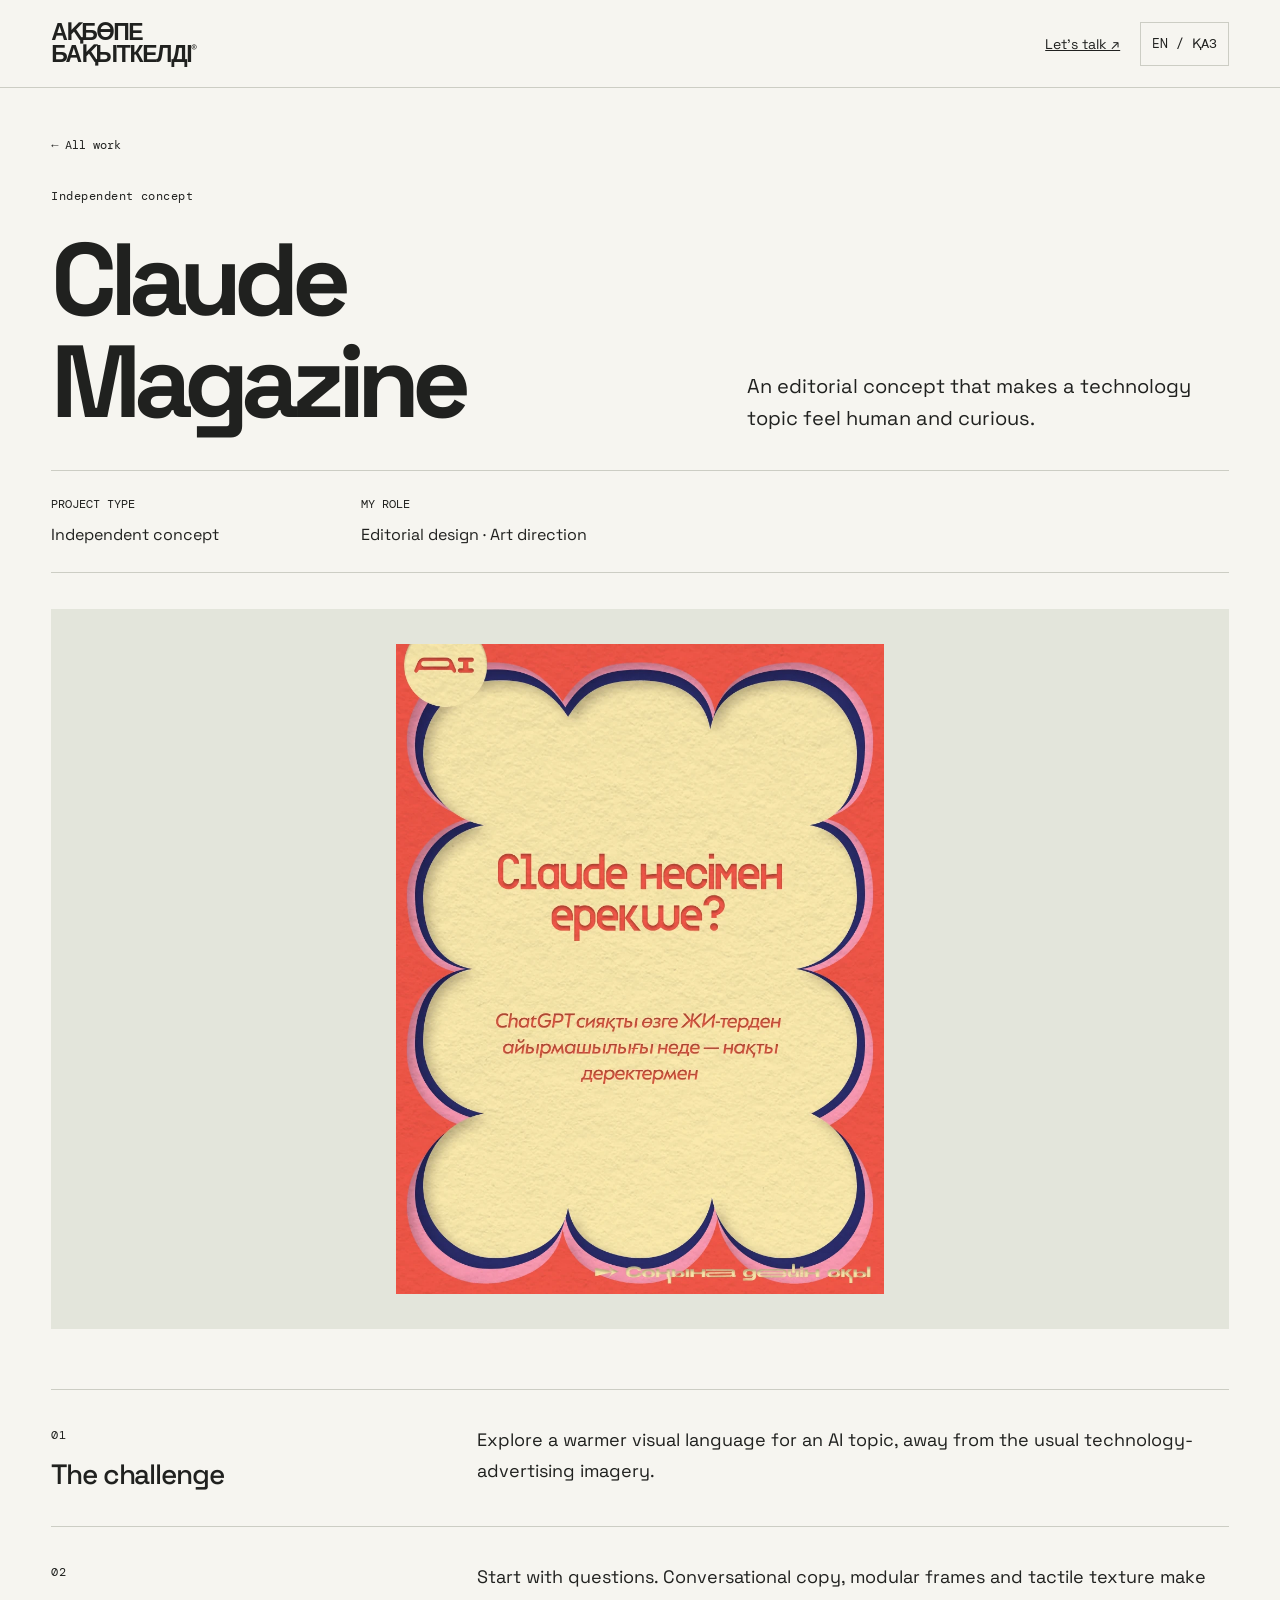
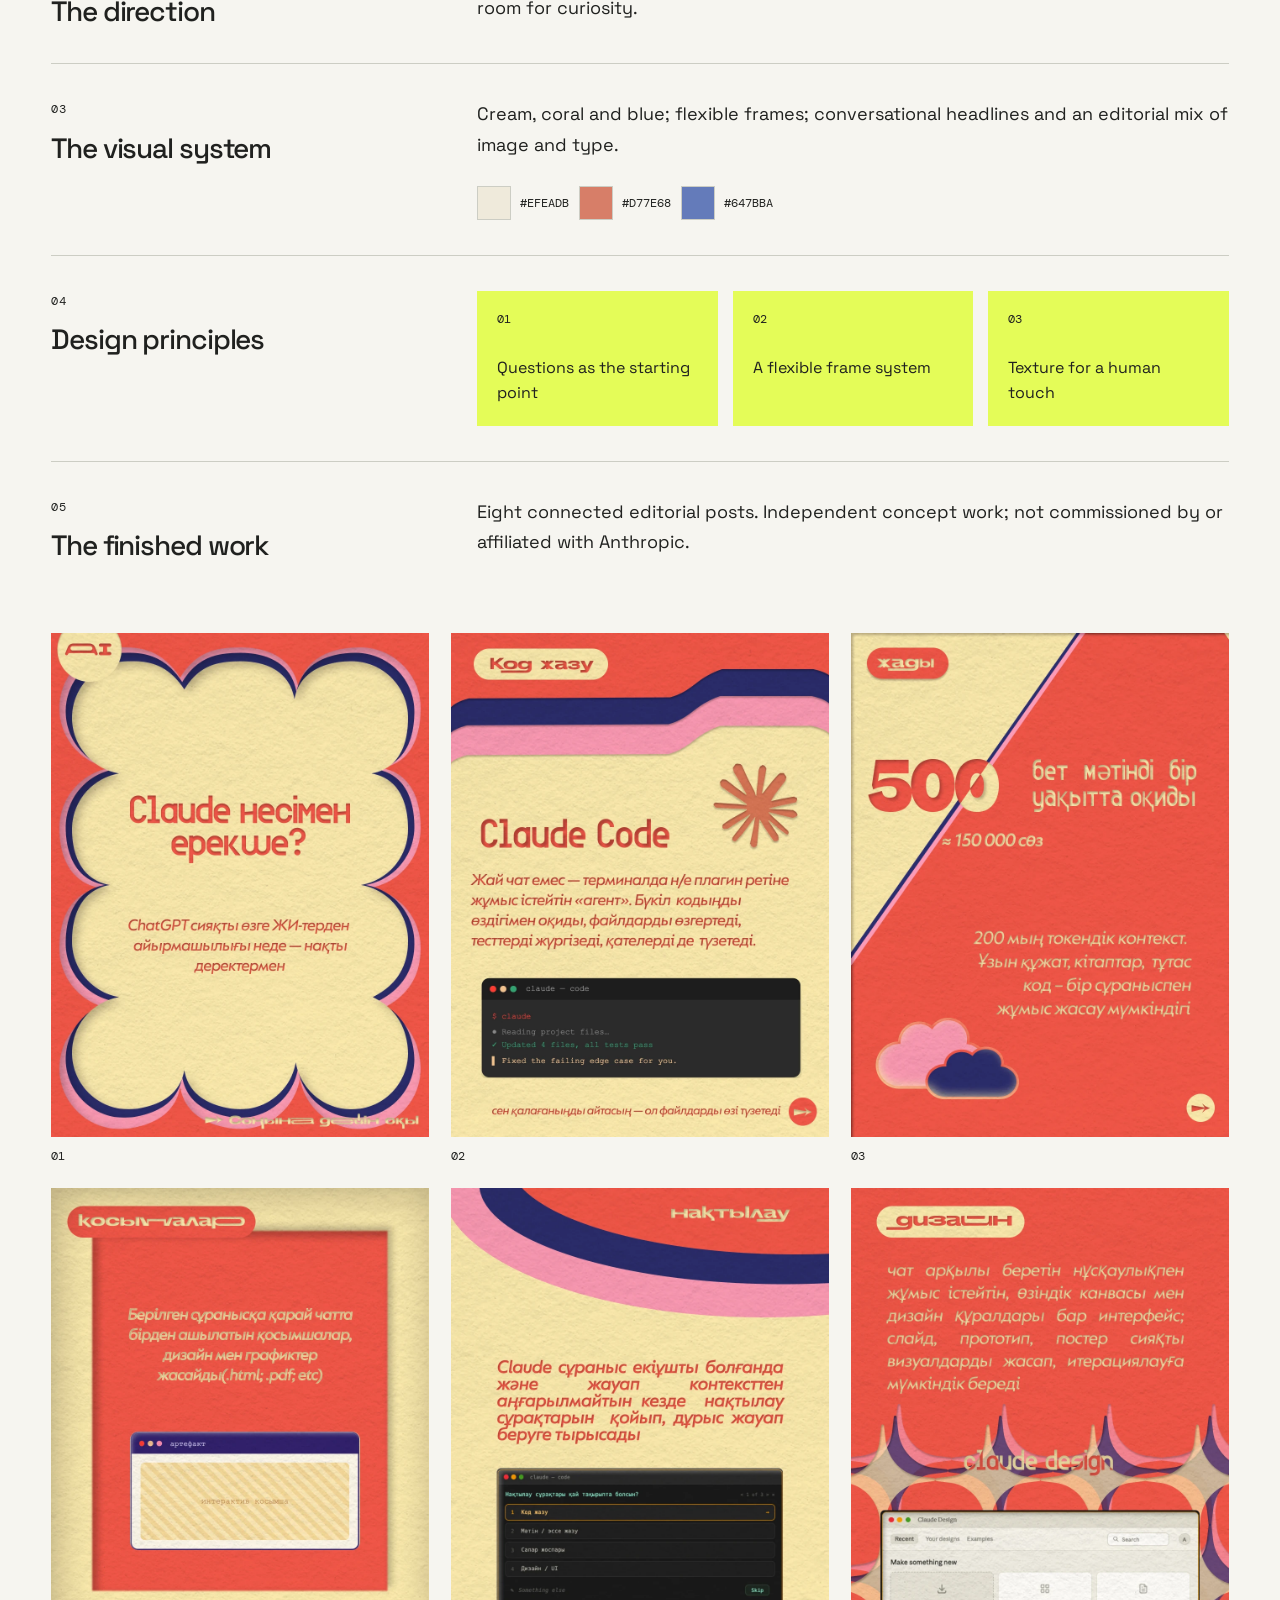
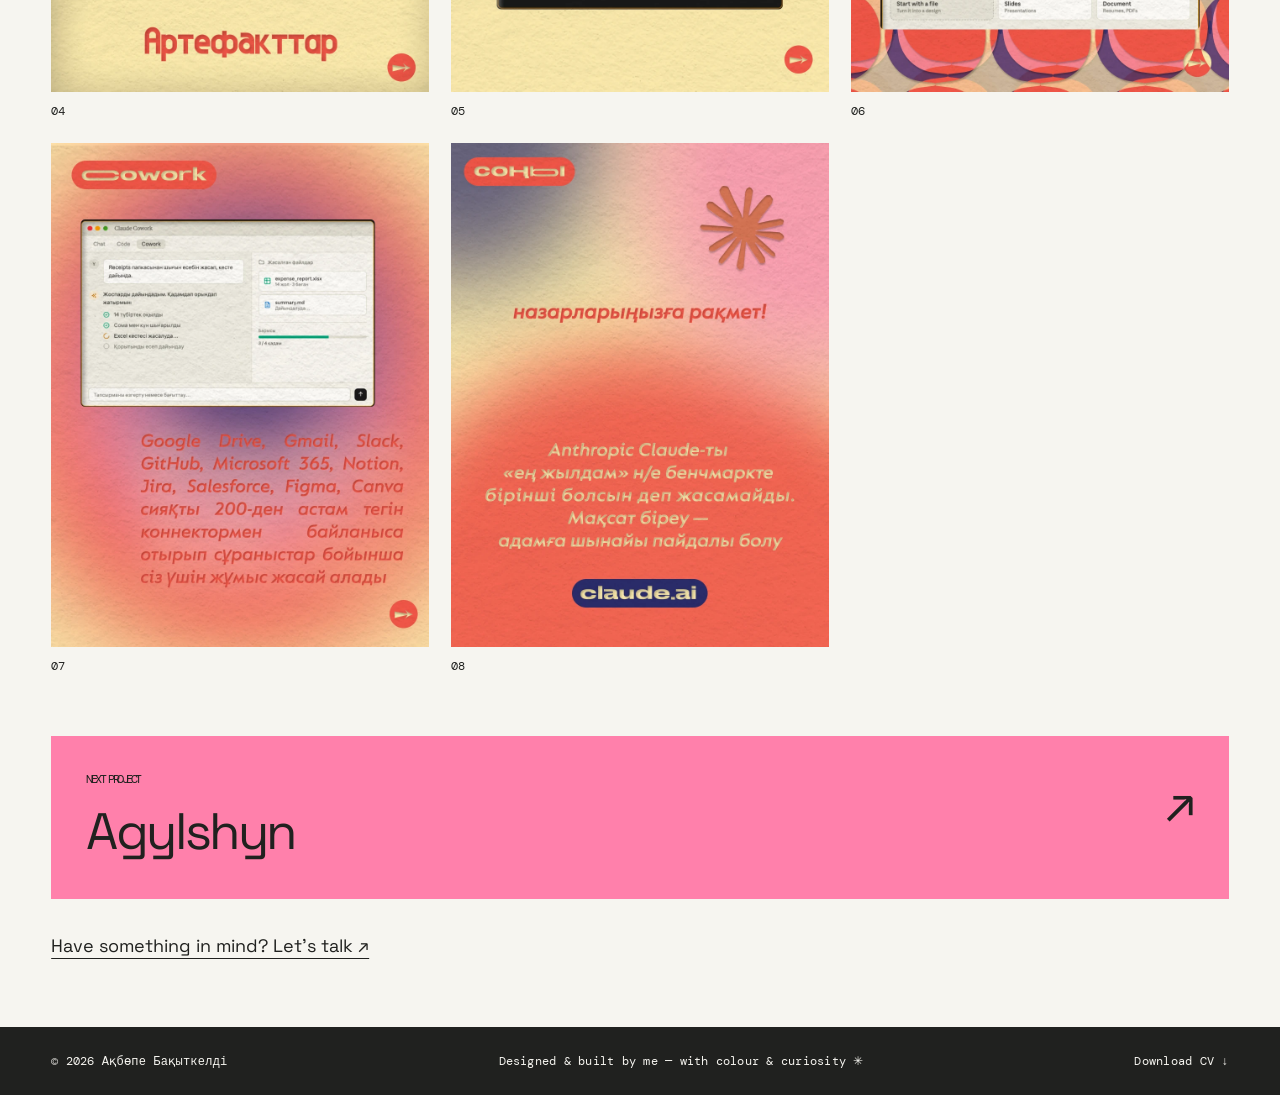
==== projects/claude/index.html @ 8f0b24a7 "Upgrade portfolio with case studies and digital work" ====
<!doctype html><html lang="en"><head><base href="../../">
    <meta charset="UTF-8" />
    <meta name="viewport" content="width=device-width, initial-scale=1.0" />
    <meta name="description" content="An editorial concept that makes a technology topic feel human and curious." />
    <title>Claude Magazine — Akbope Bakytkeldy</title>
    <link rel="icon" href="public/favicon.svg" type="image/svg+xml" />
    <link rel="preconnect" href="https://fonts.googleapis.com" />
    <link rel="preconnect" href="https://fonts.gstatic.com" crossorigin />
    <link href="https://fonts.googleapis.com/css2?family=DM+Mono:wght@400;500&family=Space+Grotesk:wght@400;500;600;700&display=swap" rel="stylesheet" />
    <link rel="stylesheet" href="style.css" />
    <link rel="stylesheet" href="features.css" />
    <link rel="stylesheet" href="creative.css" />
    <link rel="stylesheet" href="portfolio.css" />
  </head><body class="case-page" data-project="claude"><a class="skip-link" href="projects/claude/#case-main">Skip to case study</a><header class="topbar"><a class="logo" href="index.html">Ақбөпе<br>Бақыткелді<span>®</span></a><nav class="case-nav" aria-label="Project navigation"><a href="index.html#contact">Let’s talk ↗</a><button class="language-toggle" aria-label="Қазақ тіліне ауысу" type="button">EN / ҚАЗ</button></nav></header><main id="case-main"><a class="case-breadcrumb" href="index.html#work">← All work</a><section class="case-hero"><p class="eyebrow">Independent concept</p><h1>Claude Magazine</h1><p class="lead">An editorial concept that makes a technology topic feel human and curious.</p></section><dl class="case-fact-grid"><div><dt>Project type</dt><dd>Independent concept</dd></div><div><dt>My role</dt><dd>Editorial design · Art direction</dd></div></dl><figure class="case-visual "><img src="public/assets/claude%201.webp" alt="Claude Magazine — The finished work" fetchpriority="high"></figure><section class="case-section"><div><p class="eyebrow">01</p><h2>The challenge</h2></div><div><p>Explore a warmer visual language for an AI topic, away from the usual technology-advertising imagery.</p></div></section><section class="case-section"><div><p class="eyebrow">02</p><h2>The direction</h2></div><div><p>Start with questions. Conversational copy, modular frames and tactile texture make room for curiosity.</p></div></section><section class="case-section"><div><p class="eyebrow">03</p><h2>The visual system</h2></div><div><p>Cream, coral and blue; flexible frames; conversational headlines and an editorial mix of image and type.</p><div class="palette"><span class="swatch"><i style="--swatch:#efeadb" aria-hidden="true"></i>#EFEADB</span><span class="swatch"><i style="--swatch:#d77e68" aria-hidden="true"></i>#D77E68</span><span class="swatch"><i style="--swatch:#647bba" aria-hidden="true"></i>#647BBA</span></div></div></section><section class="case-section"><div><p class="eyebrow">04</p><h2>Design principles</h2></div><div><ol class="case-steps"><li>Questions as the starting point</li><li>A flexible frame system</li><li>Texture for a human touch</li></ol></div></section><section aria-labelledby="gallery-title"><div class="case-section"><div><p class="eyebrow">05</p><h2 id="gallery-title">The finished work</h2></div><p>Eight connected editorial posts. Independent concept work; not commissioned by or affiliated with Anthropic.</p></div><div class="case-gallery "><figure><a href="public/assets/claude%201.webp" target="_blank" rel="noopener" aria-label="Claude Magazine — 1"><img loading="lazy" decoding="async" src="public/assets/claude%201.webp" alt="Claude Magazine — 01"></a><figcaption>01</figcaption></figure><figure><a href="public/assets/claude2.webp" target="_blank" rel="noopener" aria-label="Claude Magazine — 2"><img loading="lazy" decoding="async" src="public/assets/claude2.webp" alt="Claude Magazine — 02"></a><figcaption>02</figcaption></figure><figure><a href="public/assets/claude3.webp" target="_blank" rel="noopener" aria-label="Claude Magazine — 3"><img loading="lazy" decoding="async" src="public/assets/claude3.webp" alt="Claude Magazine — 03"></a><figcaption>03</figcaption></figure><figure><a href="public/assets/claude4.webp" target="_blank" rel="noopener" aria-label="Claude Magazine — 4"><img loading="lazy" decoding="async" src="public/assets/claude4.webp" alt="Claude Magazine — 04"></a><figcaption>04</figcaption></figure><figure><a href="public/assets/claude5.webp" target="_blank" rel="noopener" aria-label="Claude Magazine — 5"><img loading="lazy" decoding="async" src="public/assets/claude5.webp" alt="Claude Magazine — 05"></a><figcaption>05</figcaption></figure><figure><a href="public/assets/claude6.webp" target="_blank" rel="noopener" aria-label="Claude Magazine — 6"><img loading="lazy" decoding="async" src="public/assets/claude6.webp" alt="Claude Magazine — 06"></a><figcaption>06</figcaption></figure><figure><a href="public/assets/claude7.webp" target="_blank" rel="noopener" aria-label="Claude Magazine — 7"><img loading="lazy" decoding="async" src="public/assets/claude7.webp" alt="Claude Magazine — 07"></a><figcaption>07</figcaption></figure><figure><a href="public/assets/claude8.webp" target="_blank" rel="noopener" aria-label="Claude Magazine — 8"><img loading="lazy" decoding="async" src="public/assets/claude8.webp" alt="Claude Magazine — 08"></a><figcaption>08</figcaption></figure></div></section><a class="next-project" href="projects/agylshyn/"><span><small>NEXT PROJECT</small>Agylshyn</span><span aria-hidden="true">↗</span></a><a class="case-contact" href="index.html#contact">Have something in mind? Let’s talk ↗</a></main><footer><p>© 2026 Ақбөпе Бақыткелді</p><p>Designed & built by me — with colour & curiosity ✳</p><a href="public/akbope-bakytkeldy-cv.pdf" download>Download CV ↓</a></footer><script src="portfolio-data.js"></script><script src="case-render.js"></script><script src="case.js"></script></body></html>
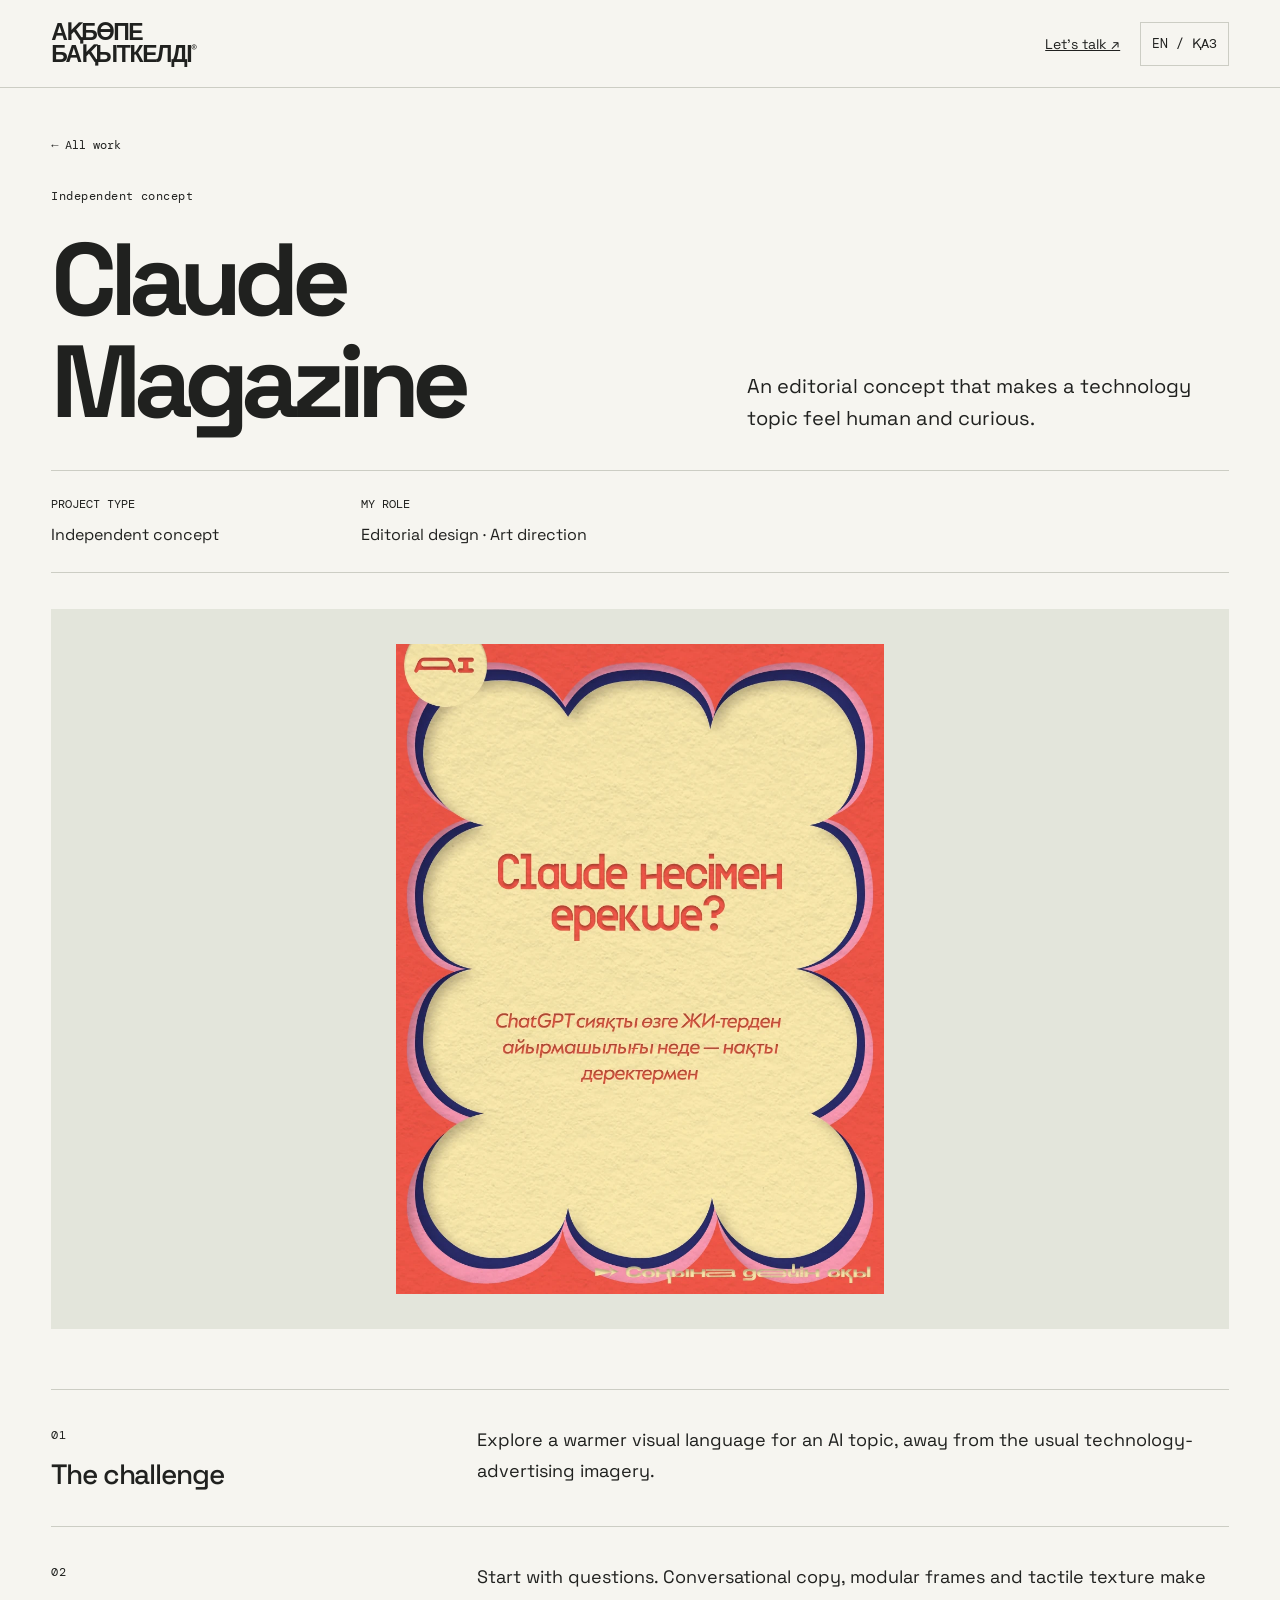
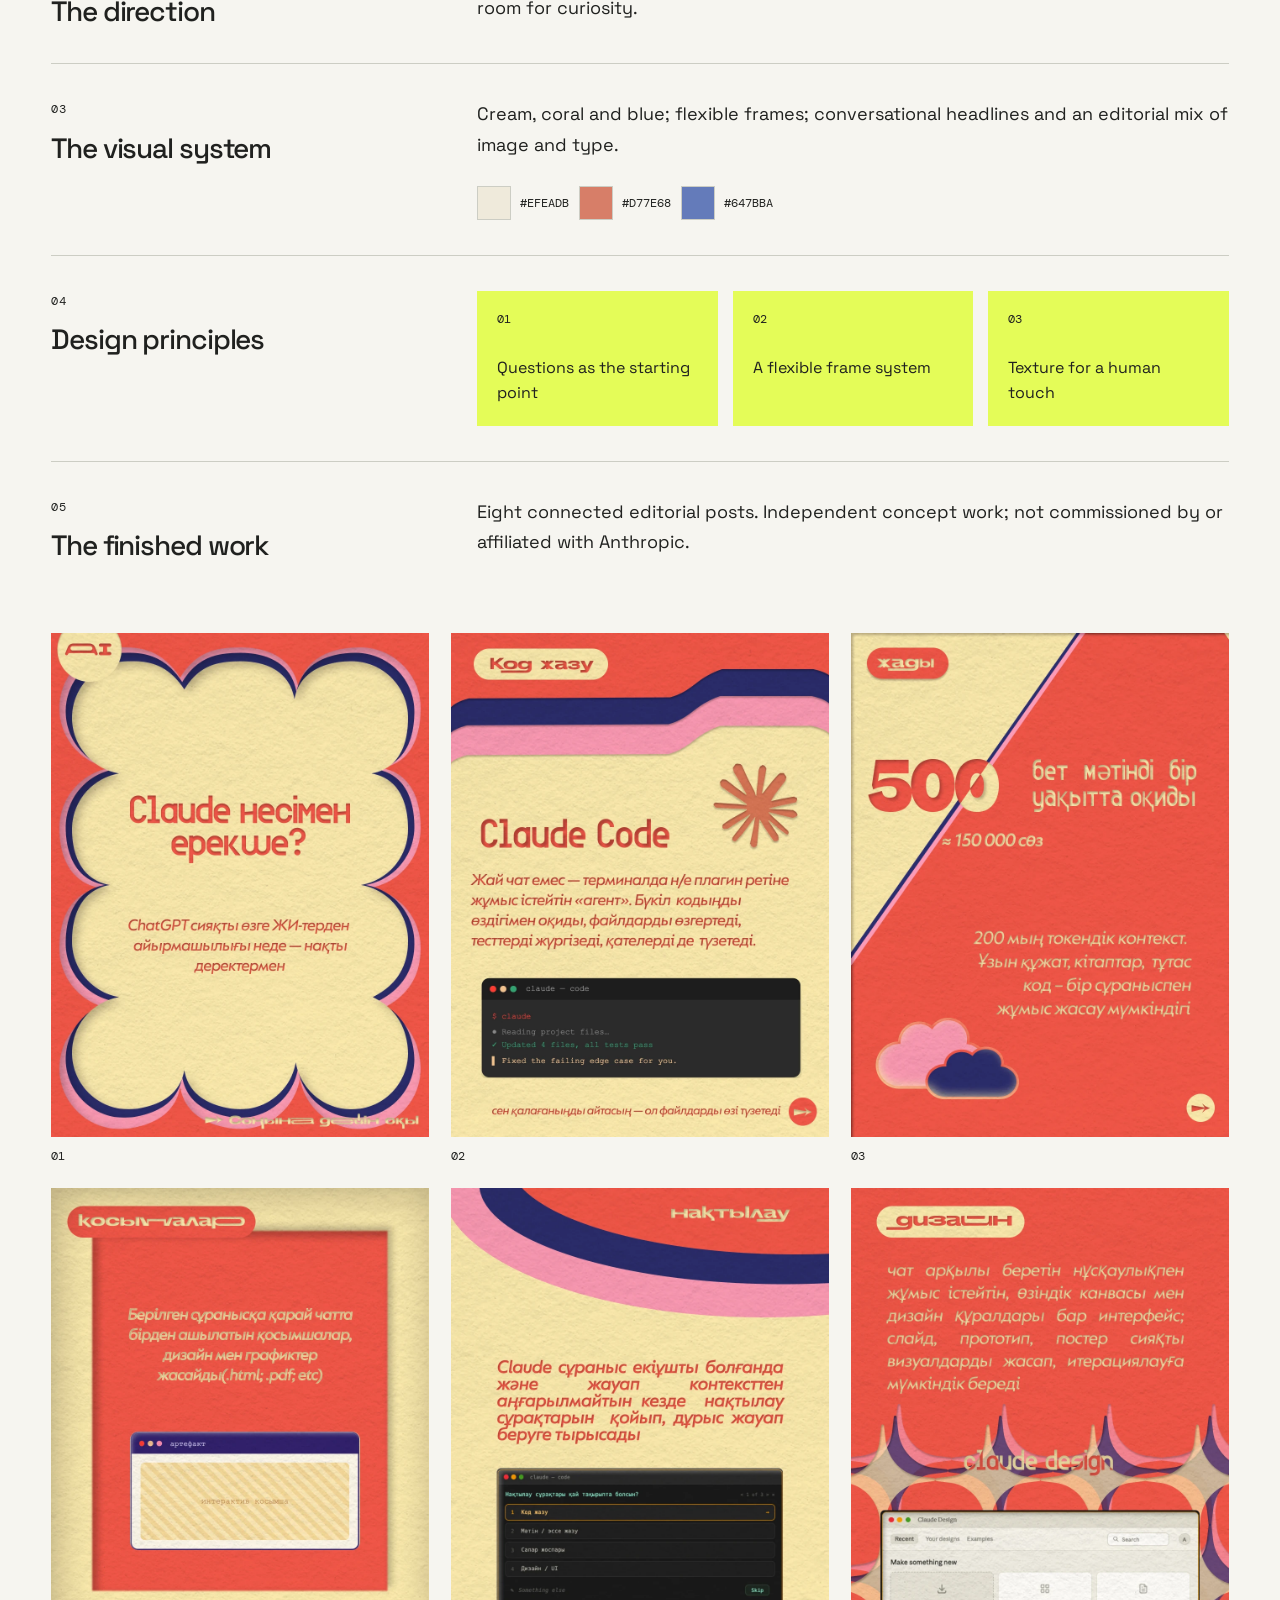
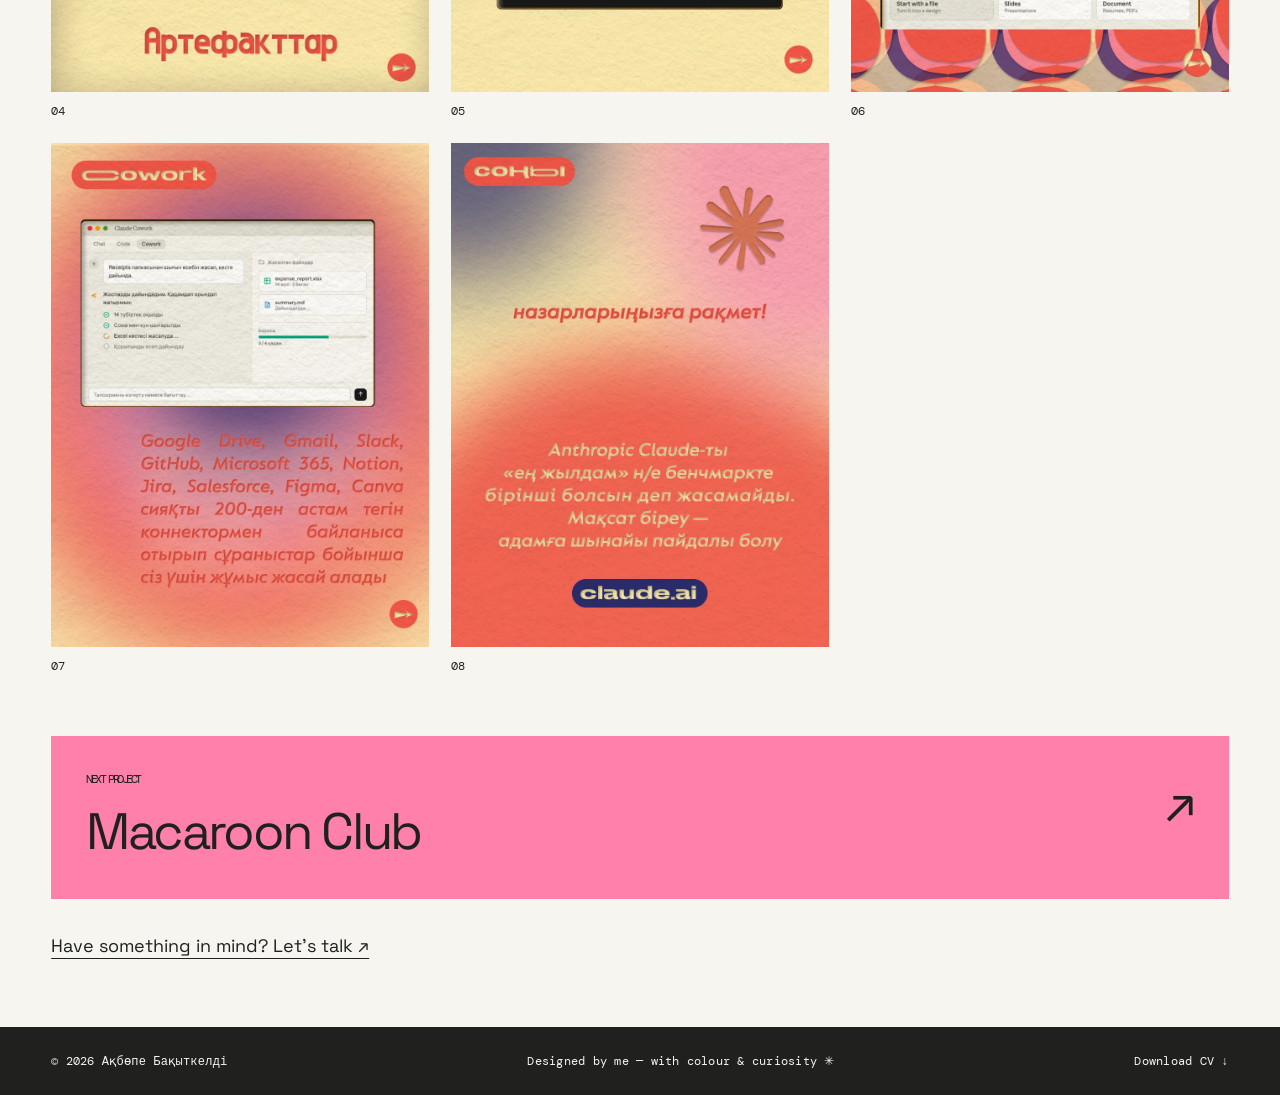
==== commit a6a0e199: "Refocus portfolio on graphic design" ====
--- a/projects/claude/index.html
+++ b/projects/claude/index.html
@@ -11,4 +11,4 @@
     <link rel="stylesheet" href="features.css" />
     <link rel="stylesheet" href="creative.css" />
     <link rel="stylesheet" href="portfolio.css" />
-  </head><body class="case-page" data-project="claude"><a class="skip-link" href="projects/claude/#case-main">Skip to case study</a><header class="topbar"><a class="logo" href="index.html">Ақбөпе<br>Бақыткелді<span>®</span></a><nav class="case-nav" aria-label="Project navigation"><a href="index.html#contact">Let’s talk ↗</a><button class="language-toggle" aria-label="Қазақ тіліне ауысу" type="button">EN / ҚАЗ</button></nav></header><main id="case-main"><a class="case-breadcrumb" href="index.html#work">← All work</a><section class="case-hero"><p class="eyebrow">Independent concept</p><h1>Claude Magazine</h1><p class="lead">An editorial concept that makes a technology topic feel human and curious.</p></section><dl class="case-fact-grid"><div><dt>Project type</dt><dd>Independent concept</dd></div><div><dt>My role</dt><dd>Editorial design · Art direction</dd></div></dl><figure class="case-visual "><img src="public/assets/claude%201.webp" alt="Claude Magazine — The finished work" fetchpriority="high"></figure><section class="case-section"><div><p class="eyebrow">01</p><h2>The challenge</h2></div><div><p>Explore a warmer visual language for an AI topic, away from the usual technology-advertising imagery.</p></div></section><section class="case-section"><div><p class="eyebrow">02</p><h2>The direction</h2></div><div><p>Start with questions. Conversational copy, modular frames and tactile texture make room for curiosity.</p></div></section><section class="case-section"><div><p class="eyebrow">03</p><h2>The visual system</h2></div><div><p>Cream, coral and blue; flexible frames; conversational headlines and an editorial mix of image and type.</p><div class="palette"><span class="swatch"><i style="--swatch:#efeadb" aria-hidden="true"></i>#EFEADB</span><span class="swatch"><i style="--swatch:#d77e68" aria-hidden="true"></i>#D77E68</span><span class="swatch"><i style="--swatch:#647bba" aria-hidden="true"></i>#647BBA</span></div></div></section><section class="case-section"><div><p class="eyebrow">04</p><h2>Design principles</h2></div><div><ol class="case-steps"><li>Questions as the starting point</li><li>A flexible frame system</li><li>Texture for a human touch</li></ol></div></section><section aria-labelledby="gallery-title"><div class="case-section"><div><p class="eyebrow">05</p><h2 id="gallery-title">The finished work</h2></div><p>Eight connected editorial posts. Independent concept work; not commissioned by or affiliated with Anthropic.</p></div><div class="case-gallery "><figure><a href="public/assets/claude%201.webp" target="_blank" rel="noopener" aria-label="Claude Magazine — 1"><img loading="lazy" decoding="async" src="public/assets/claude%201.webp" alt="Claude Magazine — 01"></a><figcaption>01</figcaption></figure><figure><a href="public/assets/claude2.webp" target="_blank" rel="noopener" aria-label="Claude Magazine — 2"><img loading="lazy" decoding="async" src="public/assets/claude2.webp" alt="Claude Magazine — 02"></a><figcaption>02</figcaption></figure><figure><a href="public/assets/claude3.webp" target="_blank" rel="noopener" aria-label="Claude Magazine — 3"><img loading="lazy" decoding="async" src="public/assets/claude3.webp" alt="Claude Magazine — 03"></a><figcaption>03</figcaption></figure><figure><a href="public/assets/claude4.webp" target="_blank" rel="noopener" aria-label="Claude Magazine — 4"><img loading="lazy" decoding="async" src="public/assets/claude4.webp" alt="Claude Magazine — 04"></a><figcaption>04</figcaption></figure><figure><a href="public/assets/claude5.webp" target="_blank" rel="noopener" aria-label="Claude Magazine — 5"><img loading="lazy" decoding="async" src="public/assets/claude5.webp" alt="Claude Magazine — 05"></a><figcaption>05</figcaption></figure><figure><a href="public/assets/claude6.webp" target="_blank" rel="noopener" aria-label="Claude Magazine — 6"><img loading="lazy" decoding="async" src="public/assets/claude6.webp" alt="Claude Magazine — 06"></a><figcaption>06</figcaption></figure><figure><a href="public/assets/claude7.webp" target="_blank" rel="noopener" aria-label="Claude Magazine — 7"><img loading="lazy" decoding="async" src="public/assets/claude7.webp" alt="Claude Magazine — 07"></a><figcaption>07</figcaption></figure><figure><a href="public/assets/claude8.webp" target="_blank" rel="noopener" aria-label="Claude Magazine — 8"><img loading="lazy" decoding="async" src="public/assets/claude8.webp" alt="Claude Magazine — 08"></a><figcaption>08</figcaption></figure></div></section><a class="next-project" href="projects/agylshyn/"><span><small>NEXT PROJECT</small>Agylshyn</span><span aria-hidden="true">↗</span></a><a class="case-contact" href="index.html#contact">Have something in mind? Let’s talk ↗</a></main><footer><p>© 2026 Ақбөпе Бақыткелді</p><p>Designed & built by me — with colour & curiosity ✳</p><a href="public/akbope-bakytkeldy-cv.pdf" download>Download CV ↓</a></footer><script src="portfolio-data.js"></script><script src="case-render.js"></script><script src="case.js"></script></body></html>+  </head><body class="case-page" data-project="claude"><a class="skip-link" href="projects/claude/#case-main">Skip to case study</a><header class="topbar"><a class="logo" href="index.html">Ақбөпе<br>Бақыткелді<span>®</span></a><nav class="case-nav" aria-label="Project navigation"><a href="index.html#contact">Let’s talk ↗</a><button class="language-toggle" aria-label="Қазақ тіліне ауысу" type="button">EN / ҚАЗ</button></nav></header><main id="case-main"><a class="case-breadcrumb" href="index.html#work">← All work</a><section class="case-hero"><p class="eyebrow">Independent concept</p><h1>Claude Magazine</h1><p class="lead">An editorial concept that makes a technology topic feel human and curious.</p></section><dl class="case-fact-grid"><div><dt>Project type</dt><dd>Independent concept</dd></div><div><dt>My role</dt><dd>Editorial design · Art direction</dd></div></dl><figure class="case-visual "><img src="public/assets/claude%201.webp" alt="Claude Magazine — The finished work" fetchpriority="high"></figure><section class="case-section"><div><p class="eyebrow">01</p><h2>The challenge</h2></div><div><p>Explore a warmer visual language for an AI topic, away from the usual technology-advertising imagery.</p></div></section><section class="case-section"><div><p class="eyebrow">02</p><h2>The direction</h2></div><div><p>Start with questions. Conversational copy, modular frames and tactile texture make room for curiosity.</p></div></section><section class="case-section"><div><p class="eyebrow">03</p><h2>The visual system</h2></div><div><p>Cream, coral and blue; flexible frames; conversational headlines and an editorial mix of image and type.</p><div class="palette"><span class="swatch"><i style="--swatch:#efeadb" aria-hidden="true"></i>#EFEADB</span><span class="swatch"><i style="--swatch:#d77e68" aria-hidden="true"></i>#D77E68</span><span class="swatch"><i style="--swatch:#647bba" aria-hidden="true"></i>#647BBA</span></div></div></section><section class="case-section"><div><p class="eyebrow">04</p><h2>Design principles</h2></div><div><ol class="case-steps"><li>Questions as the starting point</li><li>A flexible frame system</li><li>Texture for a human touch</li></ol></div></section><section aria-labelledby="gallery-title"><div class="case-section"><div><p class="eyebrow">05</p><h2 id="gallery-title">The finished work</h2></div><p>Eight connected editorial posts. Independent concept work; not commissioned by or affiliated with Anthropic.</p></div><div class="case-gallery "><figure><a href="public/assets/claude%201.webp" target="_blank" rel="noopener" aria-label="Claude Magazine — 1"><img loading="lazy" decoding="async" src="public/assets/claude%201.webp" alt="Claude Magazine — 01"></a><figcaption>01</figcaption></figure><figure><a href="public/assets/claude2.webp" target="_blank" rel="noopener" aria-label="Claude Magazine — 2"><img loading="lazy" decoding="async" src="public/assets/claude2.webp" alt="Claude Magazine — 02"></a><figcaption>02</figcaption></figure><figure><a href="public/assets/claude3.webp" target="_blank" rel="noopener" aria-label="Claude Magazine — 3"><img loading="lazy" decoding="async" src="public/assets/claude3.webp" alt="Claude Magazine — 03"></a><figcaption>03</figcaption></figure><figure><a href="public/assets/claude4.webp" target="_blank" rel="noopener" aria-label="Claude Magazine — 4"><img loading="lazy" decoding="async" src="public/assets/claude4.webp" alt="Claude Magazine — 04"></a><figcaption>04</figcaption></figure><figure><a href="public/assets/claude5.webp" target="_blank" rel="noopener" aria-label="Claude Magazine — 5"><img loading="lazy" decoding="async" src="public/assets/claude5.webp" alt="Claude Magazine — 05"></a><figcaption>05</figcaption></figure><figure><a href="public/assets/claude6.webp" target="_blank" rel="noopener" aria-label="Claude Magazine — 6"><img loading="lazy" decoding="async" src="public/assets/claude6.webp" alt="Claude Magazine — 06"></a><figcaption>06</figcaption></figure><figure><a href="public/assets/claude7.webp" target="_blank" rel="noopener" aria-label="Claude Magazine — 7"><img loading="lazy" decoding="async" src="public/assets/claude7.webp" alt="Claude Magazine — 07"></a><figcaption>07</figcaption></figure><figure><a href="public/assets/claude8.webp" target="_blank" rel="noopener" aria-label="Claude Magazine — 8"><img loading="lazy" decoding="async" src="public/assets/claude8.webp" alt="Claude Magazine — 08"></a><figcaption>08</figcaption></figure></div></section><a class="next-project" href="projects/desserts/"><span><small>NEXT PROJECT</small>Macaroon Club</span><span aria-hidden="true">↗</span></a><a class="case-contact" href="index.html#contact">Have something in mind? Let’s talk ↗</a></main><footer><p>© 2026 Ақбөпе Бақыткелді</p><p>Designed by me — with colour & curiosity ✳</p><a href="public/akbope-bakytkeldy-cv.pdf" download>Download CV ↓</a></footer><script src="portfolio-data.js"></script><script src="case-render.js"></script><script src="case.js"></script></body></html>
